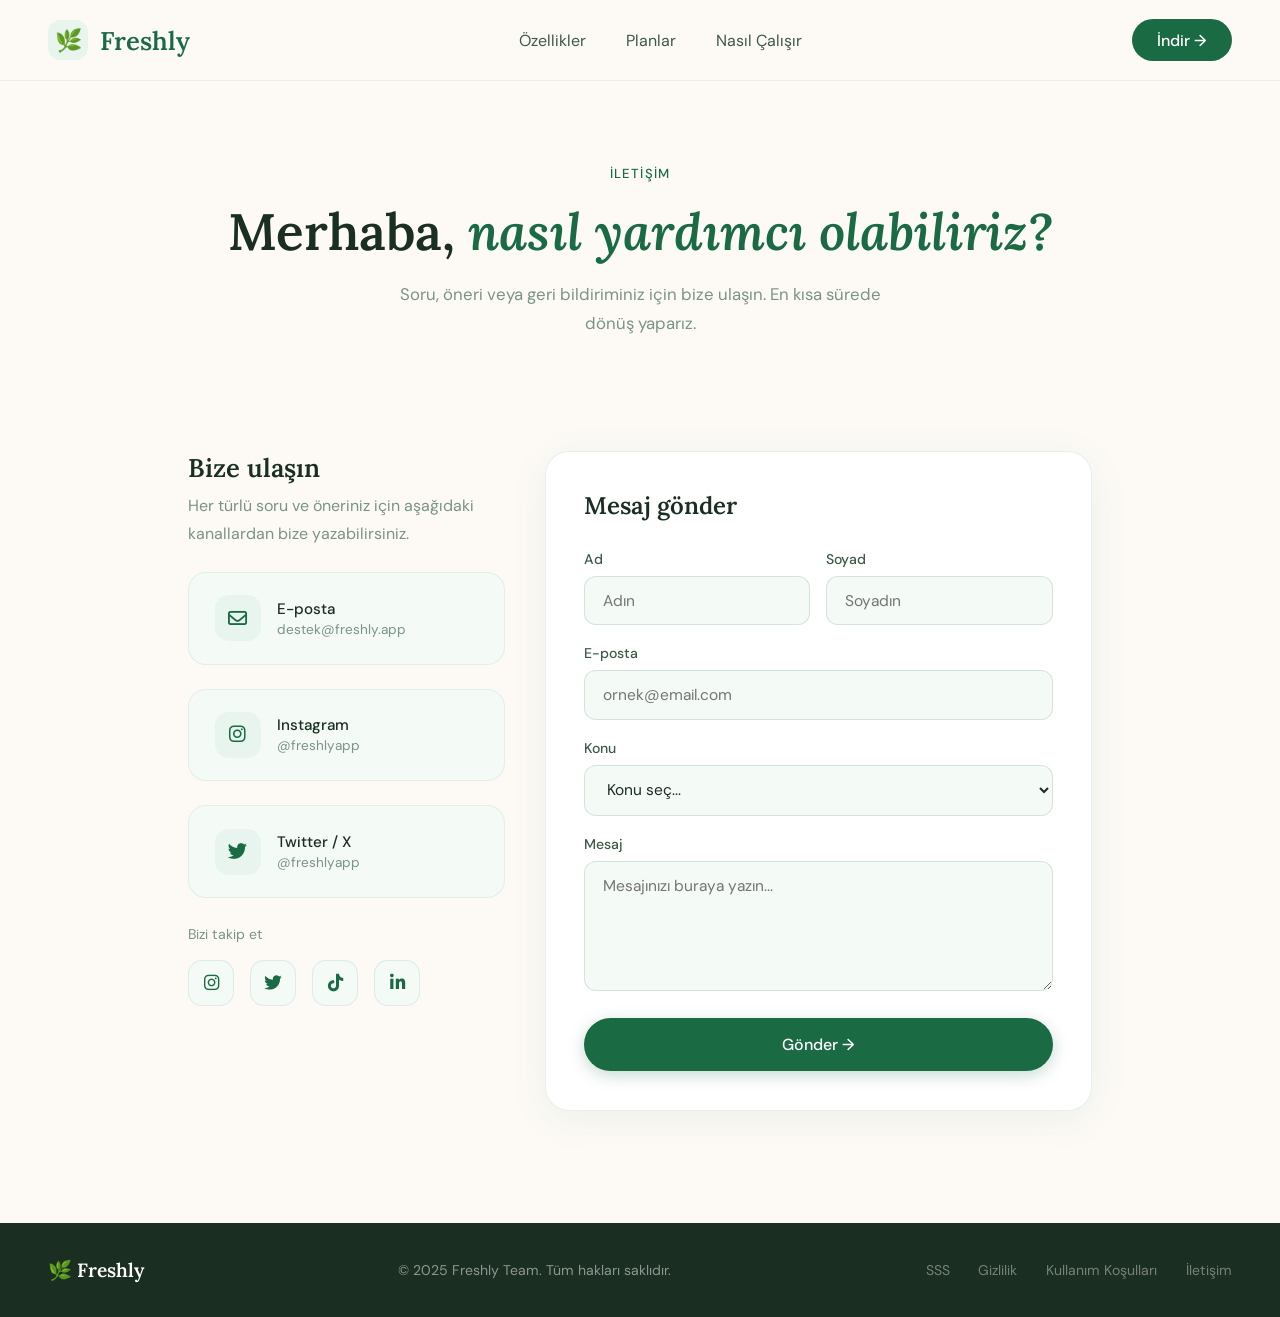
==== iletisim.html @ 709dcffa "iletisim sayfası eklendi" ====
<!DOCTYPE html>
<html lang="tr">
<head>
<meta charset="UTF-8">
<meta name="viewport" content="width=device-width, initial-scale=1.0">
<title>İletişim – Freshly</title>
<link href="https://fonts.googleapis.com/css2?family=Lora:ital,wght@0,400;0,600;1,400;1,600&family=DM+Sans:wght@300;400;500&display=swap" rel="stylesheet">
<link rel="stylesheet" href="https://cdnjs.cloudflare.com/ajax/libs/font-awesome/6.5.0/css/all.min.css">
<link rel="stylesheet" href="style.css">
<style>
  .contact-hero {
    padding: 10rem 3rem 4rem; text-align: center; background: var(--cream);
  }
  .contact-grid {
    max-width: 1000px; margin: 0 auto;
    display: grid; grid-template-columns: 1fr 1fr; gap: 2.5rem;
    padding: 3rem 3rem 7rem;
  }
  .contact-info { display: flex; flex-direction: column; gap: 1.5rem; }
  .contact-info h2 { font-family: 'Lora', serif; font-size: 1.6rem; font-weight: 600; color: var(--text-dark); margin-bottom: 0.5rem; }
  .contact-info p { font-size: 1rem; color: var(--text-muted); line-height: 1.75; }
  .contact-card {
    background: var(--green-pale); border-radius: 18px;
    padding: 1.4rem 1.6rem; border: 1px solid rgba(26,107,68,0.08);
    display: flex; align-items: center; gap: 1rem;
    text-decoration: none; transition: transform 0.2s, box-shadow 0.2s;
  }
  .contact-card:hover { transform: translateY(-3px); box-shadow: 0 8px 28px rgba(26,107,68,0.1); }
  .contact-card-icon {
    width: 46px; height: 46px; border-radius: 14px;
    background: var(--green-light); color: var(--green-deep);
    display: flex; align-items: center; justify-content: center; font-size: 1.2rem;
    flex-shrink: 0;
  }
  .contact-card-title { font-weight: 500; font-size: 0.95rem; color: var(--text-dark); }
  .contact-card-sub { font-size: 0.85rem; color: var(--text-muted); margin-top: 2px; }

  .social-links { display: flex; gap: 1rem; margin-top: 0.5rem; }
  .social-btn {
    width: 46px; height: 46px; border-radius: 14px;
    background: var(--green-pale); border: 1px solid rgba(26,107,68,0.1);
    color: var(--green-deep); font-size: 1.1rem;
    display: flex; align-items: center; justify-content: center;
    text-decoration: none; transition: all 0.2s;
  }
  .social-btn:hover { background: var(--green-deep); color: white; transform: translateY(-2px); }

  /* FORM */
  .contact-form {
    background: white; border-radius: 24px; padding: 2.4rem;
    border: 1px solid rgba(26,107,68,0.1);
    box-shadow: 0 8px 40px rgba(26,107,68,0.07);
  }
  .contact-form h2 { font-family: 'Lora', serif; font-size: 1.5rem; font-weight: 600; color: var(--text-dark); margin-bottom: 1.8rem; }
  .form-group { display: flex; flex-direction: column; gap: 0.5rem; margin-bottom: 1.2rem; }
  .form-group label { font-size: 0.88rem; font-weight: 500; color: var(--text-mid); }
  .form-group input, .form-group textarea, .form-group select {
    padding: 0.85rem 1.1rem; border-radius: 12px;
    border: 1.5px solid rgba(26,107,68,0.15);
    font-family: 'DM Sans', sans-serif; font-size: 0.97rem; color: var(--text-dark);
    background: var(--green-pale); outline: none;
    transition: border-color 0.2s, box-shadow 0.2s;
  }
  .form-group input:focus, .form-group textarea:focus, .form-group select:focus {
    border-color: var(--green-deep);
    box-shadow: 0 0 0 3px rgba(26,107,68,0.08);
  }
  .form-group textarea { resize: vertical; min-height: 130px; }
  .form-row { display: grid; grid-template-columns: 1fr 1fr; gap: 1rem; }
  .form-submit {
    width: 100%; padding: 1rem; border-radius: 100px;
    background: var(--green-deep); color: white; border: none;
    font-family: 'DM Sans', sans-serif; font-size: 1rem; font-weight: 500;
    cursor: pointer; transition: all 0.2s; margin-top: 0.5rem;
    box-shadow: 0 4px 16px rgba(26,107,68,0.25);
  }
  .form-submit:hover { background: var(--green-mid); transform: translateY(-2px); box-shadow: 0 8px 24px rgba(26,107,68,0.3); }
  .form-success {
    display: none; text-align: center; padding: 2rem;
  }
  .form-success .success-icon { font-size: 3rem; margin-bottom: 1rem; }
  .form-success h3 { font-family: 'Lora', serif; font-size: 1.4rem; color: var(--text-dark); margin-bottom: 0.5rem; }
  .form-success p { color: var(--text-muted); font-size: 0.97rem; }

  @media (max-width: 900px) {
    .contact-grid { grid-template-columns: 1fr; padding: 2rem 1.5rem 5rem; }
    .form-row { grid-template-columns: 1fr; }
    .contact-hero { padding: 8rem 1.5rem 3rem; }
  }
</style>
</head>
<body>

<nav>
  <a href="index.html" class="nav-logo">
    <span class="nav-logo-icon">🌿</span>
    Freshly
  </a>
  <ul class="nav-links">
    <li><a href="index.html#features">Özellikler</a></li>
    <li><a href="index.html#pricing">Planlar</a></li>
    <li><a href="index.html#howitworks">Nasıl Çalışır</a></li>
  </ul>
  <a href="index.html#download" class="nav-cta">İndir →</a>
  <div class="nav-hamburger" onclick="toggleMenu()" aria-label="Menü">
    <span></span><span></span><span></span>
  </div>
</nav>

<div class="mobile-menu" id="mobileMenu">
  <a href="index.html#features" onclick="toggleMenu()">Özellikler</a>
  <a href="index.html#pricing" onclick="toggleMenu()">Planlar</a>
  <a href="index.html#howitworks" onclick="toggleMenu()">Nasıl Çalışır</a>
  <a href="index.html#download" class="mobile-cta" onclick="toggleMenu()">İndir →</a>
</div>

<section class="contact-hero">
  <div class="section-tag">İletişim</div>
  <h1 style="font-family:'Lora',serif; font-size:clamp(2.2rem,4vw,3.2rem); font-weight:600; color:var(--text-dark); margin-bottom:1rem;">
    Merhaba, <em style="font-style:italic;color:var(--green-deep);">nasıl yardımcı olabiliriz?</em>
  </h1>
  <p style="font-size:1.05rem; color:var(--text-muted); max-width:500px; margin:0 auto; line-height:1.75;">
    Soru, öneri veya geri bildiriminiz için bize ulaşın. En kısa sürede dönüş yaparız.
  </p>
</section>

<div class="contact-grid">
  <!-- SOL: BİLGİLER -->
  <div class="contact-info reveal">
    <div>
      <h2>Bize ulaşın</h2>
      <p>Her türlü soru ve öneriniz için aşağıdaki kanallardan bize yazabilirsiniz.</p>
    </div>

    <a href="mailto:destek@freshly.app" class="contact-card">
      <div class="contact-card-icon"><i class="fa-regular fa-envelope"></i></div>
      <div>
        <div class="contact-card-title">E-posta</div>
        <div class="contact-card-sub">destek@freshly.app</div>
      </div>
    </a>

    <a href="#" class="contact-card">
      <div class="contact-card-icon"><i class="fa-brands fa-instagram"></i></div>
      <div>
        <div class="contact-card-title">Instagram</div>
        <div class="contact-card-sub">@freshlyapp</div>
      </div>
    </a>

    <a href="#" class="contact-card">
      <div class="contact-card-icon"><i class="fa-brands fa-twitter"></i></div>
      <div>
        <div class="contact-card-title">Twitter / X</div>
        <div class="contact-card-sub">@freshlyapp</div>
      </div>
    </a>

    <div>
      <p style="font-size:0.88rem; color:var(--text-muted); margin-bottom:0.8rem;">Bizi takip et</p>
      <div class="social-links">
        <a href="#" class="social-btn" aria-label="Instagram"><i class="fa-brands fa-instagram"></i></a>
        <a href="#" class="social-btn" aria-label="Twitter"><i class="fa-brands fa-twitter"></i></a>
        <a href="#" class="social-btn" aria-label="TikTok"><i class="fa-brands fa-tiktok"></i></a>
        <a href="#" class="social-btn" aria-label="LinkedIn"><i class="fa-brands fa-linkedin-in"></i></a>
      </div>
    </div>
  </div>

  <!-- SAĞ: FORM -->
  <div class="contact-form reveal reveal-delay-2">
    <h2>Mesaj gönder</h2>
    <div id="formContent">
      <div class="form-row">
        <div class="form-group">
          <label>Ad</label>
          <input type="text" placeholder="Adın" id="firstName">
        </div>
        <div class="form-group">
          <label>Soyad</label>
          <input type="text" placeholder="Soyadın" id="lastName">
        </div>
      </div>
      <div class="form-group">
        <label>E-posta</label>
        <input type="email" placeholder="ornek@email.com" id="email">
      </div>
      <div class="form-group">
        <label>Konu</label>
        <select id="subject">
          <option value="">Konu seç...</option>
          <option>Teknik destek</option>
          <option>Premium / Ödeme</option>
          <option>Öneri veya geri bildirim</option>
          <option>Basın & İş birliği</option>
          <option>Diğer</option>
        </select>
      </div>
      <div class="form-group">
        <label>Mesaj</label>
        <textarea placeholder="Mesajınızı buraya yazın..." id="message"></textarea>
      </div>
      <button class="form-submit" onclick="submitForm()">Gönder →</button>
    </div>
    <div class="form-success" id="formSuccess">
      <div class="success-icon">🌿</div>
      <h3>Mesajın ulaştı!</h3>
      <p>En kısa sürede sana dönüş yapacağız. Teşekkürler!</p>
    </div>
  </div>
</div>

<footer>
  <div class="footer-logo">🌿 Freshly</div>
  <div>© 2025 Freshly Team. Tüm hakları saklıdır.</div>
  <div class="footer-links">
    <a href="sss.html">SSS</a>
    <a href="#">Gizlilik</a>
    <a href="#">Kullanım Koşulları</a>
    <a href="iletisim.html">İletişim</a>
  </div>
</footer>

<script>
function submitForm() {
  const fields = ['firstName', 'lastName', 'email', 'subject', 'message'];
  for (const id of fields) {
    if (!document.getElementById(id).value.trim()) {
      alert('Lütfen tüm alanları doldurun.');
      return;
    }
  }
  document.getElementById('formContent').style.display = 'none';
  document.getElementById('formSuccess').style.display = 'block';
}
function toggleMenu() {
  document.getElementById('mobileMenu').classList.toggle('open');
}
const observer = new IntersectionObserver((entries) => {
  entries.forEach(entry => { if (entry.isIntersecting) entry.target.classList.add('visible'); });
}, { threshold: 0.12 });
document.querySelectorAll('.reveal').forEach(el => observer.observe(el));
</script>
</body>
</html>
---- style.css ----
*, *::before, *::after { box-sizing: border-box; margin: 0; padding: 0; }

:root {
  --green-deep: #1a6b44;
  --green-mid: #2d8a5c;
  --green-light: #e8f5ee;
  --green-pale: #f4faf6;
  --green-accent: #4caf7d;
  --cream: #fdfaf6;
  --text-dark: #1a2e22;
  --text-mid: #3d5a47;
  --text-muted: #7a9485;
}

html { scroll-behavior: smooth; }
body { font-family: 'DM Sans', sans-serif; background: var(--cream); color: var(--text-dark); overflow-x: hidden; font-size: 18px; }

/* NAV */
nav {
  position: fixed; top: 0; left: 0; right: 0; z-index: 100;
  display: flex; align-items: center; justify-content: space-between;
  padding: 1.2rem 3rem;
  background: rgba(253,250,246,0.93); backdrop-filter: blur(14px);
  border-bottom: 1px solid rgba(26,107,68,0.08);
}
.nav-logo {
  display: flex; align-items: center; gap: 12px;
  font-family: 'Lora', serif; font-size: 1.6rem; font-weight: 600;
  color: var(--green-deep); text-decoration: none;
}
.nav-logo-icon { width: 40px; height: 40px; background: var(--green-light); border-radius: 12px; display: flex; align-items: center; justify-content: center; font-size: 22px; }
.nav-links { display: flex; gap: 2.5rem; list-style: none; }
.nav-links a { text-decoration: none; font-size: 1rem; color: var(--text-mid); transition: color 0.2s; }
.nav-links a:hover { color: var(--green-deep); }
.nav-cta { background: var(--green-deep); color: white; padding: 0.65rem 1.6rem; border-radius: 100px; font-size: 1rem; font-weight: 500; text-decoration: none; transition: background 0.2s, transform 0.15s; }
.nav-cta:hover { background: var(--green-mid); transform: translateY(-1px); }

/* HAMBURGER */
.nav-hamburger { display: none; flex-direction: column; gap: 5px; cursor: pointer; padding: 4px; }
.nav-hamburger span { width: 26px; height: 2px; background: var(--green-deep); border-radius: 2px; transition: all 0.3s; }
.mobile-menu { display: none; position: fixed; top: 70px; left: 0; right: 0; background: var(--cream); border-bottom: 1px solid rgba(26,107,68,0.1); padding: 1.5rem 2rem; z-index: 99; flex-direction: column; gap: 1.2rem; }
.mobile-menu.open { display: flex; }
.mobile-menu a { text-decoration: none; font-size: 1.1rem; color: var(--text-mid); padding: 0.5rem 0; border-bottom: 1px solid rgba(26,107,68,0.08); }
.mobile-menu .mobile-cta { background: var(--green-deep); color: white; padding: 0.8rem 1.5rem; border-radius: 100px; text-align: center; border: none; }

/* HERO */
.hero { min-height: 100vh; display: flex; align-items: center; justify-content: center; position: relative; overflow: hidden; padding: 8rem 3rem 5rem; }
.hero-bg { position: absolute; inset: 0; background: radial-gradient(ellipse 70% 60% at 60% 40%, #d0eed9 0%, transparent 70%), radial-gradient(ellipse 40% 30% at 20% 80%, #c8e8d4 0%, transparent 60%); pointer-events: none; }
.hero-inner { position: relative; max-width: 1200px; width: 100%; display: grid; grid-template-columns: 1fr 1fr; gap: 5rem; align-items: center; }
.hero-tag { display: inline-flex; align-items: center; gap: 8px; background: var(--green-light); color: var(--green-deep); font-size: 0.85rem; font-weight: 500; letter-spacing: 0.05em; padding: 7px 18px; border-radius: 100px; margin-bottom: 1.6rem; text-transform: uppercase; }
.hero-tag span { width: 7px; height: 7px; background: var(--green-accent); border-radius: 50%; }
.hero h1 { font-family: 'Lora', serif; font-size: clamp(2.8rem, 5vw, 4.2rem); font-weight: 600; line-height: 1.12; color: var(--text-dark); margin-bottom: 1.5rem; }
.hero h1 em { font-style: italic; color: var(--green-deep); }
.hero p { font-size: 1.15rem; line-height: 1.75; color: var(--text-mid); max-width: 460px; margin-bottom: 2.2rem; }
.hero-actions { display: flex; gap: 1.2rem; align-items: center; flex-wrap: wrap; }
.btn-primary { background: var(--green-deep); color: white; padding: 1rem 2.2rem; border-radius: 100px; font-size: 1.05rem; font-weight: 500; text-decoration: none; display: inline-flex; align-items: center; gap: 9px; transition: all 0.2s; box-shadow: 0 4px 20px rgba(26,107,68,0.28); }
.btn-primary:hover { background: var(--green-mid); transform: translateY(-2px); box-shadow: 0 8px 28px rgba(26,107,68,0.32); }
.btn-secondary { color: var(--green-deep); font-size: 1rem; font-weight: 500; text-decoration: none; display: inline-flex; align-items: center; gap: 7px; transition: gap 0.2s; }
.btn-secondary:hover { gap: 11px; }

/* PHONES */
.hero-phones { position: relative; display: flex; justify-content: center; align-items: flex-end; height: 580px; }
.phone-mockup { position: absolute; background: #1a1a1a; border-radius: 40px; box-shadow: 0 32px 90px rgba(0,0,0,0.2), 0 0 0 1px rgba(255,255,255,0.08); overflow: hidden; }
.phone-main { width: 240px; height: 500px; bottom: 0; left: 50%; transform: translateX(-50%); z-index: 3; animation: float 4s ease-in-out infinite; }
.phone-left { width: 200px; height: 420px; bottom: 24px; left: 5%; z-index: 2; opacity: 0.75; transform: rotate(-8deg); }
.phone-right { width: 200px; height: 420px; bottom: 24px; right: 0%; z-index: 2; opacity: 0.75; transform: rotate(8deg); }
.phone-screen { width: 100%; height: 100%; background: linear-gradient(160deg, #1d7a4e 0%, #1d7a4e 38%, #f8f8f8 38%); display: flex; flex-direction: column; }
.phone-notch { width: 100px; height: 25px; background: #1a1a1a; border-radius: 0 0 18px 18px; margin: 0 auto; z-index: 10; position: relative; }
.phone-header { padding: 10px 16px 16px; color: white; }
.phone-greeting { font-size: 10px; opacity: 0.75; margin-bottom: 2px; }
.phone-title { font-family: 'Lora', serif; font-size: 16px; font-weight: 600; }
.phone-stats { display: flex; gap: 7px; margin: 8px 16px; }
.phone-stat { flex: 1; background: rgba(255,255,255,0.18); border-radius: 9px; padding: 7px; text-align: center; color: white; }
.phone-stat-num { font-size: 16px; font-weight: 600; }
.phone-stat-label { font-size: 8px; opacity: 0.75; }
.phone-body { flex: 1; padding: 10px 16px; display: flex; flex-direction: column; gap: 8px; }
.phone-alert { background: #fff8e6; border-radius: 9px; padding: 8px 11px; font-size: 9px; color: #7a5500; display: flex; gap: 6px; align-items: center; }
.phone-card { background: var(--green-deep); border-radius: 11px; padding: 9px 12px; color: white; }
.phone-card-label { font-size: 8px; opacity: 0.7; margin-bottom: 2px; }
.phone-card-title { font-family: 'Lora', serif; font-size: 13px; font-weight: 600; }
.phone-card-sub { font-size: 8px; opacity: 0.7; margin-top: 2px; }
.phone-item { background: white; border-radius: 9px; padding: 7px 11px; display: flex; align-items: center; justify-content: space-between; }
.phone-item-name { font-weight: 500; font-size: 10px; color: var(--text-dark); }
.phone-item-sub { color: var(--text-muted); font-size: 8px; }
.phone-item-badge { font-size: 8px; font-weight: 600; padding: 2px 7px; border-radius: 100px; }
.badge-red { background: #ffe4e4; color: #c0392b; }
.badge-yellow { background: #fff4dc; color: #a0600a; }
.phone-nav { display: flex; background: white; padding: 9px 0; border-top: 0.5px solid #eee; }
.phone-nav-item { flex: 1; display: flex; flex-direction: column; align-items: center; gap: 2px; font-size: 7px; color: var(--text-muted); }
.phone-nav-item.active { color: var(--green-deep); }
.phone-nav-dot { font-size: 14px; line-height: 1.4; text-align: center; }

/* FEATURES */
.features { padding: 7rem 3rem; background: white; }
.section-center { text-align: center; margin-bottom: 4rem; }
.section-tag { display: inline-block; font-size: 0.82rem; font-weight: 500; color: var(--green-deep); text-transform: uppercase; letter-spacing: 0.09em; margin-bottom: 1rem; }
.section-title { font-family: 'Lora', serif; font-size: clamp(2rem, 4vw, 3rem); font-weight: 600; color: var(--text-dark); line-height: 1.2; max-width: 580px; margin: 0 auto 1.2rem; }
.section-title em { font-style: italic; color: var(--green-deep); }
.section-desc { color: var(--text-muted); font-size: 1.05rem; max-width: 520px; margin: 0 auto; line-height: 1.75; }
.features-grid { max-width: 1100px; margin: 0 auto; display: grid; grid-template-columns: repeat(2, 1fr); gap: 1.8rem; }
.feature-card { background: var(--green-pale); border-radius: 24px; padding: 2.4rem; border: 1px solid rgba(26,107,68,0.08); transition: transform 0.2s, box-shadow 0.2s; }
.feature-card:hover { transform: translateY(-5px); box-shadow: 0 14px 44px rgba(26,107,68,0.1); }
.feature-card.large { grid-column: span 2; display: grid; grid-template-columns: 1fr 1fr; gap: 2.4rem; align-items: center; }
.feature-icon { width: 56px; height: 56px; background: var(--green-light); border-radius: 16px; display: flex; align-items: center; justify-content: center; font-size: 26px; margin-bottom: 1.2rem; }
.feature-card h3 { font-family: 'Lora', serif; font-size: 1.4rem; font-weight: 600; color: var(--text-dark); margin-bottom: 0.7rem; }
.feature-card p { font-size: 1rem; line-height: 1.7; color: var(--text-mid); }
.feature-visual { background: var(--green-light); border-radius: 16px; padding: 1.4rem; display: flex; flex-direction: column; gap: 10px; }
.fv-row { background: white; border-radius: 12px; padding: 12px 16px; display: flex; align-items: center; justify-content: space-between; }
.fv-emoji { font-size: 22px; margin-right: 12px; }
.fv-name { font-weight: 500; font-size: 1rem; color: var(--text-dark); }
.fv-sub { font-size: 0.82rem; color: var(--text-muted); }
.fv-days { font-size: 0.9rem; font-weight: 500; }
.fv-days.red { color: #e03e3e; }
.fv-days.yellow { color: #d4860a; }
.fv-days.green { color: var(--green-deep); }

/* HOW IT WORKS */
.howitworks { padding: 7rem 3rem; background: var(--cream); }
.steps { max-width: 1000px; margin: 0 auto; display: grid; grid-template-columns: repeat(3, 1fr); gap: 2.5rem; }
.step { text-align: center; padding: 2.4rem 1.8rem; }
.step-num { width: 60px; height: 60px; border-radius: 50%; background: var(--green-deep); color: white; font-family: 'Lora', serif; font-size: 1.5rem; font-weight: 600; display: flex; align-items: center; justify-content: center; margin: 0 auto 1.4rem; }
.step h3 { font-family: 'Lora', serif; font-size: 1.25rem; font-weight: 600; color: var(--text-dark); margin-bottom: 0.7rem; }
.step p { font-size: 0.97rem; color: var(--text-mid); line-height: 1.7; }

/* STATS */
.stats { padding: 6rem 3rem; background: var(--green-deep); }
.stats-inner { max-width: 1000px; margin: 0 auto; display: grid; grid-template-columns: repeat(3, 1fr); gap: 2rem; text-align: center; }
.stat-num { font-family: 'Lora', serif; font-size: 3.6rem; font-weight: 600; color: white; line-height: 1; }
.stat-label { font-size: 1rem; color: rgba(255,255,255,0.65); margin-top: 0.5rem; }

/* CTA */
.cta-section { padding: 7rem 3rem; background: var(--green-pale); text-align: center; }
.cta-card { max-width: 720px; margin: 0 auto; background: white; border-radius: 32px; padding: 4rem 3.5rem; border: 1px solid rgba(26,107,68,0.1); box-shadow: 0 10px 56px rgba(26,107,68,0.09); }
.cta-icon { font-size: 3.5rem; margin-bottom: 1.4rem; }
.cta-card h2 { font-family: 'Lora', serif; font-size: 2.4rem; font-weight: 600; color: var(--text-dark); margin-bottom: 1rem; }
.cta-card h2 em { font-style: italic; color: var(--green-deep); }
.cta-card p { color: var(--text-muted); font-size: 1.05rem; line-height: 1.75; margin-bottom: 2.2rem; }
.cta-note { margin-top: 1.4rem; font-size: 0.88rem; color: var(--text-muted); }

/* FOOTER */
footer { padding: 2.2rem 3rem; background: var(--text-dark); color: rgba(255,255,255,0.5); display: flex; align-items: center; justify-content: space-between; font-size: 0.88rem; flex-wrap: wrap; gap: 1rem; }
.footer-logo { font-family: 'Lora', serif; color: white; font-size: 1.2rem; font-weight: 600; display: flex; align-items: center; gap: 9px; }
.footer-links { display: flex; gap: 1.8rem; flex-wrap: wrap; }
.footer-links a { color: rgba(255,255,255,0.4); text-decoration: none; transition: color 0.2s; }
.footer-links a:hover { color: white; }

/* ANIMATION */
@keyframes float {
  0%, 100% { transform: translateX(-50%) translateY(0); }
  50% { transform: translateX(-50%) translateY(-12px); }
}

/* ── MOBILE ── */
@media (max-width: 900px) {
  nav { padding: 1rem 1.5rem; }
  .nav-links, .nav-cta { display: none; }
  .nav-hamburger { display: flex; }

  .hero { padding: 7rem 1.5rem 4rem; min-height: auto; }
  .hero-inner { grid-template-columns: 1fr; gap: 3rem; text-align: center; }
  .hero h1 { font-size: 2.6rem; }
  .hero p { max-width: 100%; margin-left: auto; margin-right: auto; }
  .hero-actions { justify-content: center; }
  .hero-phones { height: 420px; }
  .phone-main { width: 180px; height: 380px; }
  .phone-left { width: 150px; height: 310px; left: 2%; }
  .phone-right { width: 150px; height: 310px; right: 2%; }

  .features { padding: 5rem 1.5rem; }
  .features-grid { grid-template-columns: 1fr; }
  .feature-card.large { grid-column: span 1; grid-template-columns: 1fr; }

  .howitworks { padding: 5rem 1.5rem; }
  .steps { grid-template-columns: 1fr; gap: 1.5rem; }

  .stats { padding: 4rem 1.5rem; }
  .stats-inner { grid-template-columns: 1fr; gap: 2.5rem; }
  .stat-num { font-size: 3rem; }

  .cta-section { padding: 5rem 1.5rem; }
  .cta-card { padding: 2.5rem 1.8rem; }
  .cta-card h2 { font-size: 1.9rem; }

  footer { flex-direction: column; align-items: flex-start; padding: 2rem 1.5rem; }
}

@media (max-width: 480px) {
  body { font-size: 16px; }
  .hero h1 { font-size: 2.1rem; }
  .hero-phones { height: 340px; }
  .phone-main { width: 155px; height: 325px; }
  .phone-left, .phone-right { display: none; }
  .section-title { font-size: 1.9rem; }
  .stat-num { font-size: 2.6rem; }
  .cta-card h2 { font-size: 1.7rem; }
  .btn-primary { padding: 0.9rem 1.8rem; font-size: 1rem; }
}

/* ── PRICING ── */
.pricing { padding: 7rem 3rem; background: white; }
.pricing-grid {
  max-width: 860px; margin: 0 auto;
  display: grid; grid-template-columns: 1fr 1fr; gap: 2rem;
}
.pricing-card {
  border-radius: 28px; padding: 2.8rem 2.4rem;
  border: 1.5px solid rgba(26,107,68,0.12);
  background: var(--green-pale);
  display: flex; flex-direction: column; gap: 0;
  transition: transform 0.2s, box-shadow 0.2s;
}
.pricing-card:hover { transform: translateY(-5px); box-shadow: 0 16px 48px rgba(26,107,68,0.1); }
.pricing-card.premium {
  background: var(--green-deep); border-color: var(--green-deep);
  position: relative; overflow: hidden;
}
.pricing-badge {
  position: absolute; top: 1.4rem; right: 1.4rem;
  background: #f9c846; color: #7a5500;
  font-size: 0.72rem; font-weight: 600; letter-spacing: 0.04em;
  padding: 4px 12px; border-radius: 100px; text-transform: uppercase;
}
.pricing-plan {
  font-size: 0.82rem; font-weight: 500; text-transform: uppercase;
  letter-spacing: 0.08em; color: var(--text-muted); margin-bottom: 0.6rem;
}
.pricing-card.premium .pricing-plan { color: rgba(255,255,255,0.6); }
.pricing-price {
  font-family: 'Lora', serif; font-size: 3rem; font-weight: 600;
  color: var(--text-dark); line-height: 1; margin-bottom: 0.3rem;
}
.pricing-card.premium .pricing-price { color: white; }
.pricing-price span { font-size: 1.1rem; font-weight: 400; vertical-align: super; font-family: 'DM Sans', sans-serif; }
.pricing-period { font-size: 0.88rem; color: var(--text-muted); margin-bottom: 2rem; }
.pricing-card.premium .pricing-period { color: rgba(255,255,255,0.55); }
.pricing-divider { height: 1px; background: rgba(26,107,68,0.1); margin-bottom: 1.8rem; }
.pricing-card.premium .pricing-divider { background: rgba(255,255,255,0.15); }
.pricing-features { list-style: none; display: flex; flex-direction: column; gap: 1rem; flex: 1; }
.pricing-features li {
  display: flex; align-items: center; gap: 12px;
  font-size: 0.97rem; color: var(--text-mid);
}
.pricing-card.premium .pricing-features li { color: rgba(255,255,255,0.88); }
.pricing-features li .check {
  width: 22px; height: 22px; border-radius: 50%; flex-shrink: 0;
  background: var(--green-light); color: var(--green-deep);
  display: flex; align-items: center; justify-content: center; font-size: 12px;
}
.pricing-card.premium .pricing-features li .check {
  background: rgba(255,255,255,0.2); color: white;
}
.pricing-features li .cross {
  width: 22px; height: 22px; border-radius: 50%; flex-shrink: 0;
  background: #f0f0f0; color: #bbb;
  display: flex; align-items: center; justify-content: center; font-size: 12px;
}
.pricing-features li.disabled { opacity: 0.5; }
.pricing-btn {
  display: block; text-align: center; margin-top: 2.2rem;
  padding: 1rem; border-radius: 100px; font-size: 1rem; font-weight: 500;
  text-decoration: none; transition: all 0.2s;
}
.pricing-btn.free {
  border: 1.5px solid var(--green-deep); color: var(--green-deep);
  background: transparent;
}
.pricing-btn.free:hover { background: var(--green-light); }
.pricing-btn.pro {
  background: white; color: var(--green-deep);
  box-shadow: 0 4px 16px rgba(0,0,0,0.1);
}
.pricing-btn.pro:hover { background: #f0f9f4; transform: translateY(-1px); }

/* ── SCROLL ANIMATIONS ── */
.reveal {
  opacity: 0;
  transform: translateY(36px);
  transition: opacity 0.65s ease, transform 0.65s ease;
}
.reveal.visible {
  opacity: 1;
  transform: translateY(0);
}
.reveal-delay-1 { transition-delay: 0.1s; }
.reveal-delay-2 { transition-delay: 0.2s; }
.reveal-delay-3 { transition-delay: 0.3s; }
.reveal-delay-4 { transition-delay: 0.4s; }

@media (max-width: 900px) {
  .pricing { padding: 5rem 1.5rem; }
  .pricing-grid { grid-template-columns: 1fr; max-width: 480px; }
}

/* ── SSS ── */
.faq { padding: 7rem 3rem; background: var(--cream); }
.faq-list { max-width: 760px; margin: 0 auto; display: flex; flex-direction: column; gap: 1rem; }
.faq-item {
  background: white; border-radius: 18px;
  border: 1.5px solid rgba(26,107,68,0.1);
  overflow: hidden; transition: box-shadow 0.2s;
}
.faq-item:hover { box-shadow: 0 6px 24px rgba(26,107,68,0.08); }
.faq-question {
  width: 100%; background: none; border: none; cursor: pointer;
  display: flex; align-items: center; justify-content: space-between;
  padding: 1.5rem 2rem; text-align: left; gap: 1rem;
}
.faq-question span {
  font-family: 'Lora', serif; font-size: 1.05rem; font-weight: 600;
  color: var(--text-dark); line-height: 1.4;
}
.faq-icon {
  width: 28px; height: 28px; border-radius: 50%; flex-shrink: 0;
  background: var(--green-light); color: var(--green-deep);
  display: flex; align-items: center; justify-content: center;
  font-size: 1.1rem; font-weight: 400; transition: transform 0.3s, background 0.2s;
}
.faq-item.open .faq-icon { transform: rotate(45deg); background: var(--green-deep); color: white; }
.faq-answer {
  max-height: 0; overflow: hidden;
  transition: max-height 0.4s ease, padding 0.3s ease;
  padding: 0 2rem;
}
.faq-item.open .faq-answer { max-height: 300px; padding: 0 2rem 1.5rem; }
.faq-answer p { font-size: 1rem; color: var(--text-mid); line-height: 1.75; }

@media (max-width: 900px) {
  .faq { padding: 5rem 1.5rem; }
  .faq-question { padding: 1.2rem 1.4rem; }
  .faq-item.open .faq-answer { padding: 0 1.4rem 1.2rem; }
}
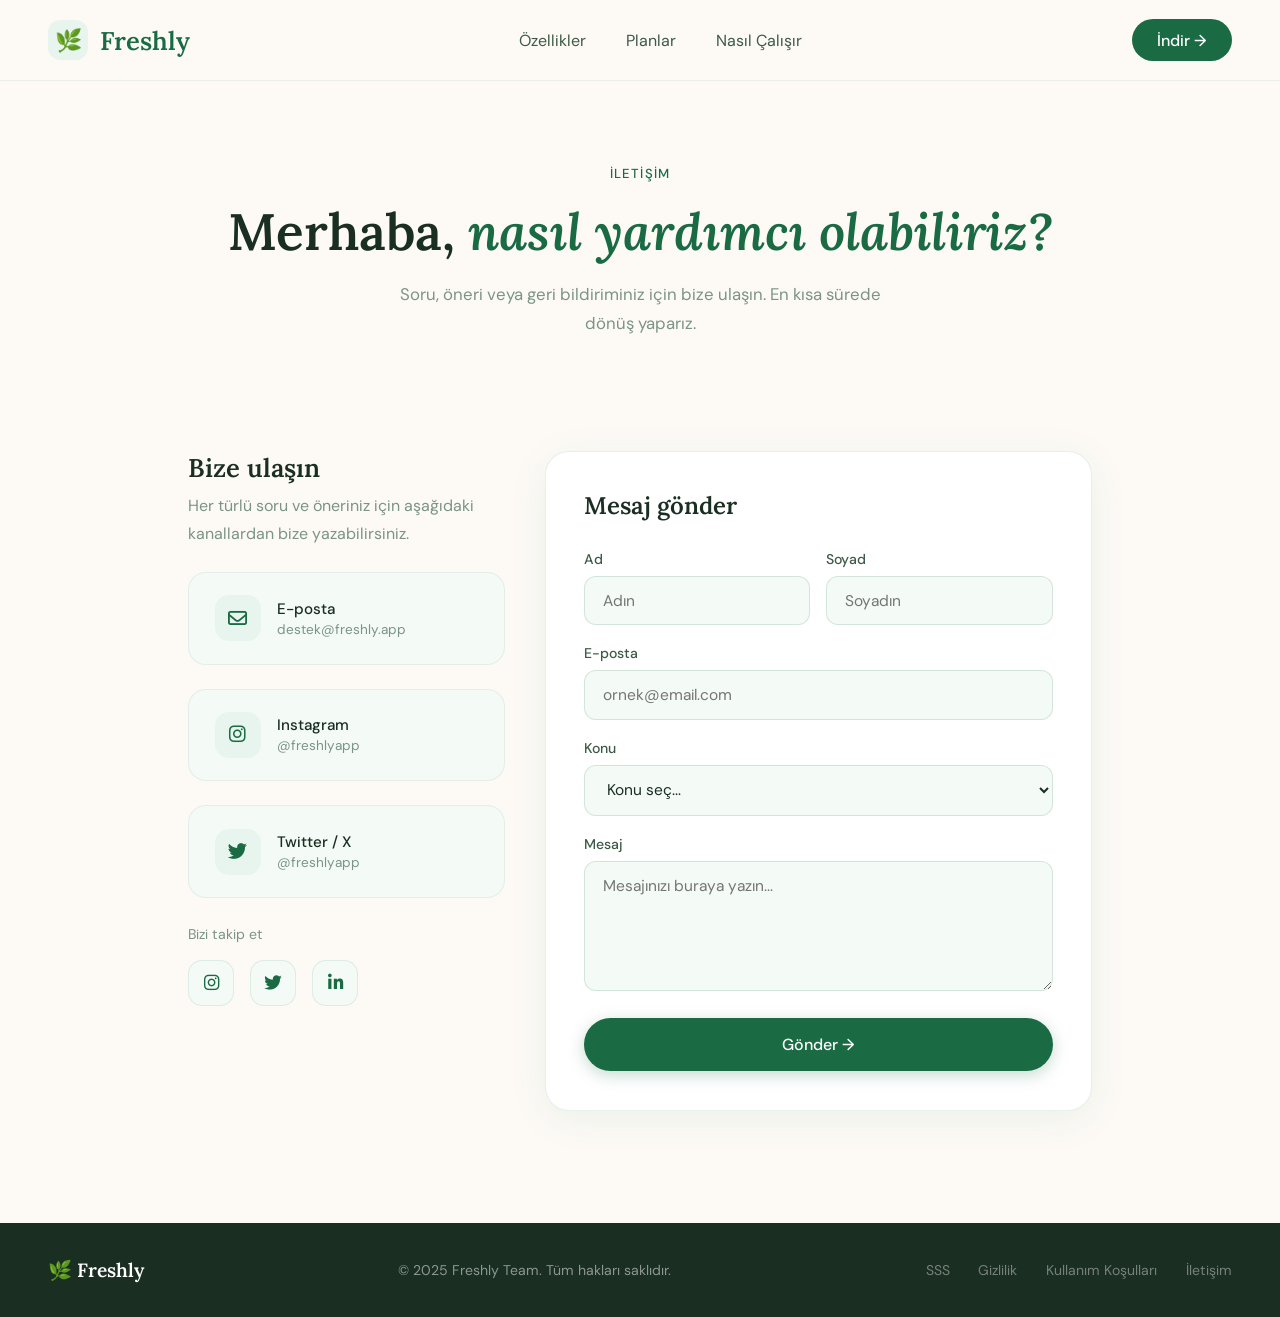
==== commit c8372fa8: "app store logoları eklendi - tarayıcı sekmesine uygulama ikonu eklendi" ====
--- a/iletisim.html
+++ b/iletisim.html
@@ -4,6 +4,7 @@
 <meta charset="UTF-8">
 <meta name="viewport" content="width=device-width, initial-scale=1.0">
 <title>İletişim – Freshly</title>
+<link rel="icon" href="data:image/svg+xml,<svg xmlns='http://www.w3.org/2000/svg' viewBox='0 0 100 100'><text y='.9em' font-size='90'>🌿</text></svg>">
 <link href="https://fonts.googleapis.com/css2?family=Lora:ital,wght@0,400;0,600;1,400;1,600&family=DM+Sans:wght@300;400;500&display=swap" rel="stylesheet">
 <link rel="stylesheet" href="https://cdnjs.cloudflare.com/ajax/libs/font-awesome/6.5.0/css/all.min.css">
 <link rel="stylesheet" href="style.css">
@@ -161,7 +162,6 @@
       <div class="social-links">
         <a href="#" class="social-btn" aria-label="Instagram"><i class="fa-brands fa-instagram"></i></a>
         <a href="#" class="social-btn" aria-label="Twitter"><i class="fa-brands fa-twitter"></i></a>
-        <a href="#" class="social-btn" aria-label="TikTok"><i class="fa-brands fa-tiktok"></i></a>
         <a href="#" class="social-btn" aria-label="LinkedIn"><i class="fa-brands fa-linkedin-in"></i></a>
       </div>
     </div>
